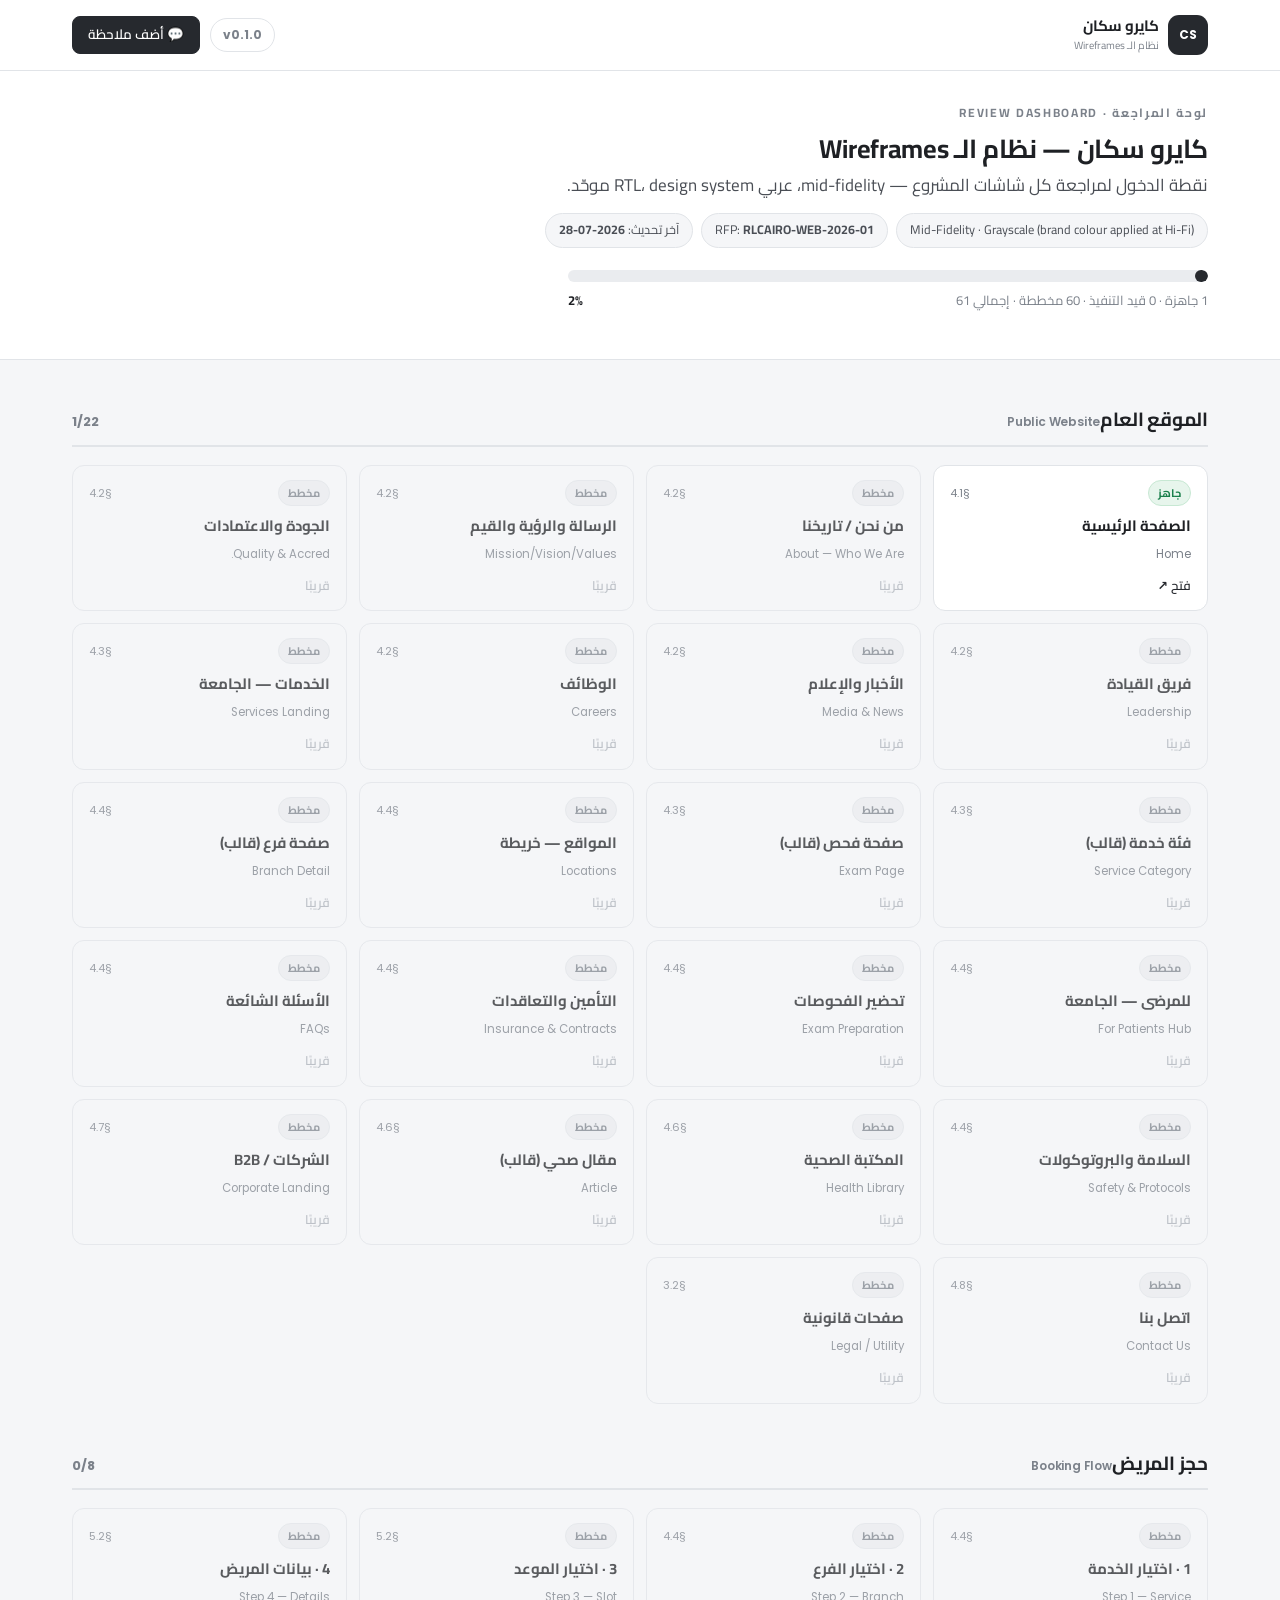
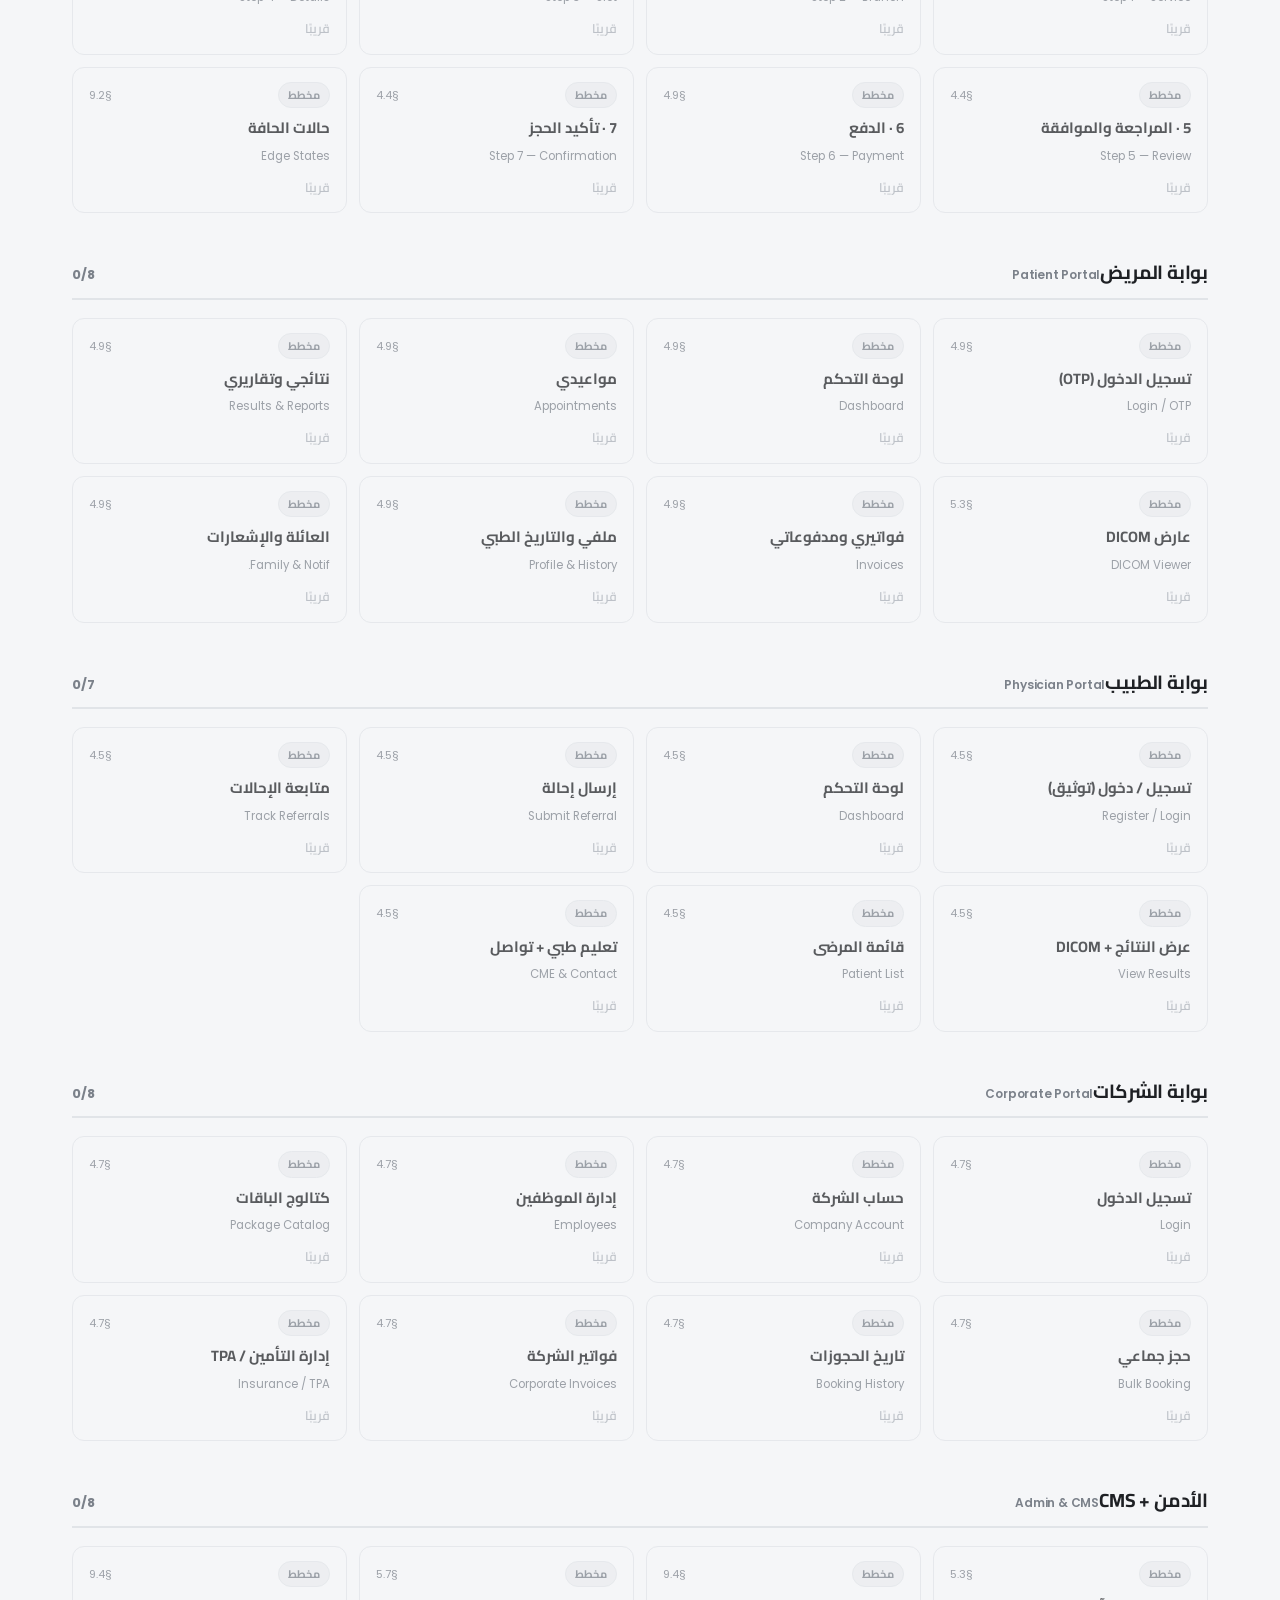
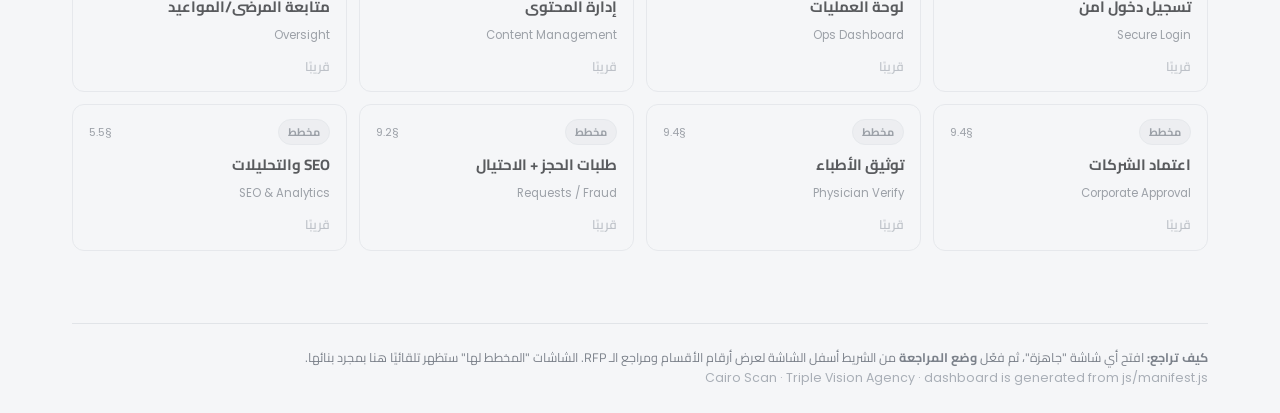
==== index.html @ d14e27bc "chore: initialize Cairo Scan wireframe review platform - Mid-fidelity, Arabic-first (RTL) wireframe " ====
<!DOCTYPE html>
<html lang="ar" dir="rtl">
<head>
<meta charset="UTF-8">
<meta name="viewport" content="width=device-width, initial-scale=1.0">
<title>Cairo Scan — لوحة مراجعة الـ Wireframes</title>
<link rel="stylesheet" href="styles/ds.css">
<style>
  .dash-header{background:var(--surface); border-bottom:1px solid var(--line);}
  .dash-header .bar{display:flex; align-items:center; gap:16px; height:70px;}
  .dash-header .brand .logo{background:var(--action);}
  .dash-header .right{margin-inline-start:auto; display:flex; align-items:center; gap:10px;}
  .vpill{font-family:var(--font-en); font-size:12px; font-weight:700; color:var(--muted);
    border:1px solid var(--line); border-radius:var(--radius-pill); padding:6px 12px;}

  .dash-hero{background:var(--surface); border-bottom:1px solid var(--line); padding-block:var(--s6) var(--s7);}
  .dash-hero .eyebrow{margin-bottom:10px;}
  .dash-hero h1{font-size:26px; margin-bottom:6px;}
  .dash-hero .meta{display:flex; flex-wrap:wrap; gap:8px; margin-top:14px;}
  .dash-hero .meta span{background:var(--surface-2); border:1px solid var(--line); border-radius:var(--radius-pill);
    padding:6px 13px; font-size:12.5px; color:var(--ink-2);}

  .progress{margin-top:22px; max-width:640px;}
  .progress .track{height:12px; background:var(--surface-3); border-radius:var(--radius-pill); overflow:hidden;}
  .progress .track .fill{height:100%; background:var(--action); border-radius:var(--radius-pill); width:0; transition:width .6s ease;}
  .progress .lbl{display:flex; justify-content:space-between; margin-top:8px; font-size:13px; color:var(--muted);}
  .progress .lbl b{color:var(--ink);}

  .area{margin-top:var(--s7);}
  .area-head{display:flex; align-items:baseline; gap:12px; padding-bottom:12px;
    border-bottom:2px solid var(--line); margin-bottom:18px;}
  .area-head h2{font-size:19px;} .area-head .en{font-size:12px; font-weight:600; color:var(--muted); margin-inline-start:8px;}
  .area-head .area-count{margin-inline-start:auto; font-family:var(--font-en); font-size:13px; font-weight:700; color:var(--muted);}

  .cards{display:grid; grid-template-columns:repeat(auto-fill,minmax(230px,1fr)); gap:12px;}
  .card-link{display:flex; flex-direction:column; gap:6px; background:var(--surface);
    border:1px solid var(--line); border-radius:var(--radius); padding:14px 16px; text-decoration:none; color:var(--ink);
    transition:border-color .12s, transform .05s; position:relative;}
  a.card-link:hover{border-color:var(--action); transform:translateY(-1px); box-shadow:var(--shadow);}
  .card-link.planned{opacity:.72; background:var(--surface-2);}
  .c-top{display:flex; align-items:center; gap:8px; margin-bottom:2px;}
  .c-title{font-weight:700; font-size:15px;}
  .c-en{font-family:var(--font-en); font-size:11.5px; color:var(--muted);}
  .go{margin-top:6px; font-size:12.5px; font-weight:600; color:var(--action);}
  .go.muted{color:var(--faint);}
  .rfp{margin-inline-start:auto; font-family:var(--font-en); font-size:11px; color:var(--muted);}

  .st{font-size:11px; font-weight:700; padding:3px 9px; border-radius:var(--radius-pill); border:1px solid transparent;}
  .st.ready{background:#e7f5ec; color:#1a7f4b; border-color:#c7e8d3;}
  .st.in-progress{background:#f7eed9; color:#8a6410; border-color:#ecd9ad;}
  .st.planned{background:var(--surface-3); color:var(--muted); border-color:var(--line);}

  .foot{margin-top:var(--s8); padding:24px 0; border-top:1px solid var(--line); color:var(--muted); font-size:12.5px;}
</style>
</head>
<body>

<header class="dash-header">
  <div class="container">
    <div class="bar">
      <div class="brand">
        <span class="logo">CS</span>
        <span class="wm"><b>كايرو سكان</b><br><span>نظام الـ Wireframes</span></span>
      </div>
      <div class="right">
        <span class="vpill" id="csVersion">v0.1.0</span>
        <a class="btn btn-primary btn-sm" href="feedback.html">💬 أضف ملاحظة</a>
      </div>
    </div>
  </div>
</header>

<section class="dash-hero">
  <div class="container">
    <p class="eyebrow">لوحة المراجعة · Review Dashboard</p>
    <h1 id="csName">كايرو سكان — نظام الـ Wireframes</h1>
    <p class="lead">نقطة الدخول لمراجعة كل شاشات المشروع — mid-fidelity، عربي RTL، design system موحّد.</p>
    <div class="meta">
      <span id="csFidelity">Mid-Fidelity · Grayscale</span>
      <span>RFP: <b>RLCAIRO-WEB-2026-01</b></span>
      <span>آخر تحديث: <b id="csUpdated">—</b></span>
    </div>
    <div class="progress">
      <div class="track"><div class="fill" id="csBar"></div></div>
      <div class="lbl"><span id="csCounts">—</span><b id="csPct">0%</b></div>
    </div>
  </div>
</section>

<main class="container">
  <div id="csAreas"></div>
  <div class="foot">
    <b>كيف تراجع:</b> افتح أي شاشة "جاهزة"، ثم فعّل <b>وضع المراجعة</b> من الشريط أسفل الشاشة لعرض أرقام الأقسام ومراجع الـ RFP. الشاشات "المخطط لها" ستظهر تلقائيًا هنا بمجرد بنائها.
    <br><span class="en" style="color:var(--faint)">Cairo Scan · Triple Vision Agency · dashboard is generated from js/manifest.js</span>
  </div>
</main>

<script src="js/manifest.js"></script>
<script src="js/dashboard.js"></script>
</body>
</html>
---- styles/ds.css ----
/* ==========================================================================
   Cairo Scan — Mid-Fidelity Wireframe Design System  (ds.css)
   Foundation for ALL wireframe screens.
   Structure / spacing / type-hierarchy / components follow Proposal §5.3
   (Design System — Cairo Scan Official Brand). MID-FIDELITY: brand colours
   are intentionally postponed — a neutral grayscale stands in for the
   official red (#BA262E) / gray (#414042); real colour lands at hi-fi.
   Arabic-first · RTL · mobile-first.
   ========================================================================== */

/* Fonts: Cairo (Arabic primary, per our decision) + Poppins (Latin, §5.3).
   Local file → Google Fonts link is fine; falls back to system if offline. */
@import url('https://fonts.googleapis.com/css2?family=Cairo:wght@400;500;600;700&family=Poppins:wght@400;500;600;700&display=swap');

:root{
  /* —— neutral grayscale (placeholder for brand red / gray) —— */
  --ink:#1e2024;          /* near-black text — never pure black (§5.3) */
  --ink-2:#4a4e55;        /* secondary text */
  --muted:#7b818a;        /* tertiary / captions */
  --faint:#a8aeb6;        /* hints, disabled */
  --line:#e1e4e8;         /* borders */
  --line-2:#eceef1;       /* soft dividers */
  --surface:#ffffff;      /* primary bg (§5.3 white primary) */
  --surface-2:#f5f6f8;    /* light-gray section separation (§5.3) */
  --surface-3:#eaecef;    /* placeholders */
  --action:#26292e;       /* PRIMARY CTA — stands in for brand red */
  --action-ink:#ffffff;
  --action-soft:#e9eaec;  /* soft accent bg / hover */
  --ok:#5b6169;           /* "available/success" rendered neutral + label */

  /* —— spacing (8px base, §5.3 grid discipline) —— */
  --s1:4px; --s2:8px; --s3:12px; --s4:16px; --s5:24px; --s6:32px; --s7:48px; --s8:72px;
  --radius:12px; --radius-sm:8px; --radius-pill:999px;
  --container:1200px;
  --shadow:0 1px 2px rgba(20,22,26,.05), 0 8px 24px -16px rgba(20,22,26,.18);

  /* —— type —— */
  --font-ar:'Cairo','Segoe UI',Tahoma,system-ui,sans-serif;
  --font-en:'Poppins',-apple-system,'Segoe UI',sans-serif;
}

*{box-sizing:border-box;}
html{scroll-behavior:smooth;}
body{
  margin:0; background:var(--surface-2); color:var(--ink);
  font-family:var(--font-ar); font-size:16px; line-height:1.65;
  -webkit-font-smoothing:antialiased;
}
.en{font-family:var(--font-en); direction:ltr; display:inline-block; unicode-bidi:isolate;}

/* —— type hierarchy (Bold = headings/CTA · Medium/Regular = body · §5.3) —— */
h1,h2,h3,h4{margin:0; font-weight:700; line-height:1.25; letter-spacing:-.01em; color:var(--ink);}
.display{font-size:34px; font-weight:700; line-height:1.18;}
h1{font-size:28px;} h2{font-size:23px;} h3{font-size:19px;} h4{font-size:16px;}
p{margin:0; color:var(--ink-2);}
.lead{font-size:17px; color:var(--ink-2);}
.small{font-size:14px;} .caption{font-size:12.5px; color:var(--muted);}
.eyebrow{font-size:12px; font-weight:700; letter-spacing:.14em; text-transform:uppercase; color:var(--muted);}
a{color:var(--ink); text-decoration:none;}

/* —— layout —— */
.container{max-width:var(--container); margin:0 auto; padding-inline:20px;}
.section{padding-block:var(--s7);}
.section.alt{background:var(--surface); }
.section.tint{background:var(--surface-2);}
.section-head{margin-bottom:var(--s5);}
.section-head .eyebrow{margin-bottom:8px;}
.section-head p{margin-top:6px; max-width:60ch;}
.stack{display:flex; flex-direction:column;}
.grid{display:grid; gap:var(--s4);}
.between{display:flex; align-items:center; justify-content:space-between; gap:var(--s4);}
.row{display:flex; gap:var(--s3); flex-wrap:wrap; align-items:center;}

/* —— buttons —— */
.btn{display:inline-flex; align-items:center; justify-content:center; gap:8px;
  font-family:inherit; font-size:15px; font-weight:600; line-height:1;
  padding:13px 22px; border-radius:var(--radius-sm); border:1.5px solid transparent;
  cursor:pointer; min-height:46px; white-space:nowrap; transition:transform .05s;}
.btn:active{transform:translateY(1px);}
.btn-primary{background:var(--action); color:var(--action-ink); border-color:var(--action);}
.btn-outline{background:transparent; color:var(--ink); border-color:var(--line);}
.btn-ghost{background:var(--action-soft); color:var(--ink);}
.btn-lg{padding:15px 28px; font-size:16px; min-height:52px;}
.btn-sm{padding:9px 15px; font-size:13.5px; min-height:38px;}
.btn-block{width:100%;}

/* —— fields —— */
.field{display:flex; flex-direction:column; gap:6px;}
.field label{font-size:13px; font-weight:600; color:var(--ink-2);}
.control{background:var(--surface); border:1.5px solid var(--line); border-radius:var(--radius-sm);
  padding:12px 14px; font:inherit; font-size:14px; color:var(--muted); min-height:46px;
  display:flex; align-items:center; justify-content:space-between; text-align:start;}
.control.select::after{content:'▾'; color:var(--faint);}

/* —— cards —— */
.card{background:var(--surface); border:1px solid var(--line); border-radius:var(--radius);
  padding:var(--s5); box-shadow:var(--shadow);}
.card.flat{box-shadow:none;}
.card.pad-sm{padding:var(--s4);}

/* —— image / media placeholder ("PREVIEW") —— */
.preview{background:var(--surface-2); border:1.5px dashed var(--line);
  border-radius:var(--radius); display:flex; flex-direction:column; align-items:center;
  justify-content:center; gap:6px; color:var(--faint); text-align:center; min-height:180px; padding:16px;}
.preview .pv{font-family:var(--font-en); font-size:11px; font-weight:700; letter-spacing:.18em;
  color:var(--muted); border:1px solid var(--line); border-radius:var(--radius-pill); padding:4px 12px; background:var(--surface);}
.preview .pv-desc{font-size:12.5px; color:var(--muted);}

/* —— icon tile (neutral) —— */
.icontile{width:52px; height:52px; border-radius:14px; background:var(--surface-2);
  border:1px solid var(--line); display:flex; align-items:center; justify-content:center;
  font-size:22px; color:var(--ink-2); flex:none;}

/* —— badge / status (colour + text, never colour alone · §5.6) —— */
.badge{display:inline-flex; align-items:center; gap:6px; font-size:12px; font-weight:600;
  padding:4px 10px; border-radius:var(--radius-pill); background:var(--surface-2);
  border:1px solid var(--line); color:var(--ink-2);}
.badge.ok::before{content:'●'; color:var(--ok); font-size:9px;}

/* —— chips —— */
.chips{display:flex; flex-wrap:wrap; gap:8px;}
.chip{background:var(--surface); border:1px solid var(--line); border-radius:var(--radius-pill);
  padding:7px 14px; font-size:13px; color:var(--ink-2);}

/* —— stat —— */
.stat{text-align:center;}
.stat b{display:block; font-size:28px; font-weight:700; color:var(--ink);}
.stat span{font-size:13px; color:var(--muted);}

/* ============================ HEADER ============================ */
.site-header{position:sticky; top:0; z-index:100; background:var(--surface);
  border-bottom:1px solid var(--line);}
.site-header .bar{display:flex; align-items:center; gap:var(--s4); height:66px;}
.brand{display:flex; align-items:center; gap:9px; flex:none;}
.brand .logo{width:40px; height:40px; border-radius:11px; background:var(--action);
  color:#fff; display:flex; align-items:center; justify-content:center; font-size:12px;
  font-family:var(--font-en); font-weight:700; letter-spacing:.02em;}
.brand .wm{line-height:1.1;} .brand .wm b{font-size:15px;} .brand .wm span{font-size:10.5px; color:var(--muted);}
.mainnav{display:none;}
.mainnav a{padding:8px 12px; font-size:14.5px; font-weight:600; color:var(--ink-2); border-radius:8px;}
.mainnav a:hover{background:var(--surface-2); color:var(--ink);}
.header-cta{display:none; margin-inline-start:auto; align-items:center; gap:10px;}
.lang{font-family:var(--font-en); font-size:12px; font-weight:600; color:var(--muted);
  border:1px solid var(--line); border-radius:var(--radius-pill); padding:6px 11px;}
.hamburger{margin-inline-start:auto; width:44px; height:44px; border:1px solid var(--line);
  border-radius:10px; background:var(--surface); display:flex; align-items:center; justify-content:center;
  font-size:20px; color:var(--ink); cursor:pointer;}
.mega{display:none;}

/* mobile menu panel */
.mobile-menu{display:none; border-top:1px solid var(--line); background:var(--surface); padding:14px 20px 20px;}
.mobile-menu.open{display:block;}
.mobile-menu a{display:block; padding:12px 4px; font-weight:600; color:var(--ink); border-bottom:1px solid var(--line-2);}
.mobile-menu .btn{margin-top:14px;}

/* ============================ HERO ============================ */
.hero{background:var(--surface); border-bottom:1px solid var(--line);}
.hero .wrap{display:grid; gap:var(--s5); padding-block:var(--s7);}
.hero .kicker{margin-bottom:12px;}
.hero .display{margin-bottom:14px;}
.hero p.lead{margin-bottom:22px; max-width:52ch;}
.hero .cta-row{display:flex; gap:12px; flex-wrap:wrap; margin-bottom:22px;}
.trust{display:flex; flex-wrap:wrap; gap:10px 8px;}
.trust .ti{background:var(--surface-2); border:1px solid var(--line); border-radius:var(--radius-sm);
  padding:9px 13px; font-size:13px; font-weight:600; color:var(--ink-2);}
.hero-media{min-height:240px;}

/* ============================ FOOTER ============================ */
.site-footer{background:var(--ink); color:#cfd2d7; padding-block:var(--s7) var(--s5); margin-top:0;}
.site-footer h4{color:#fff; font-size:14px; margin-bottom:14px; letter-spacing:.02em;}
.site-footer a{color:#b9bdc4; font-size:13.5px; display:block; padding:5px 0;}
.site-footer a:hover{color:#fff;}
.footcols{display:grid; gap:var(--s6); grid-template-columns:1fr;}
.footer-bottom{border-top:1px solid #333840; margin-top:var(--s6); padding-top:var(--s4);
  display:flex; flex-wrap:wrap; gap:12px; justify-content:space-between; font-size:12.5px; color:#8b9099;}

/* horizontal scroll row */
.hscroll{display:flex; gap:var(--s4); overflow-x:auto; padding-bottom:8px; scroll-snap-type:x mandatory;}
.hscroll > *{scroll-snap-align:start; flex:0 0 auto;}

/* wireframe annotation (kept subtle for mid-fi) */
.wf-note{border-inline-start:3px solid var(--faint); background:var(--surface-2);
  padding:8px 12px; border-radius:0 8px 8px 0; font-size:12.5px; color:var(--muted); margin-top:10px;}

/* ============================ RESPONSIVE (desktop ≥ 960) ============================ */
@media (min-width:960px){
  body{font-size:16px;}
  .display{font-size:44px;} h1{font-size:34px;} h2{font-size:28px;}
  .container{padding-inline:32px;}
  .section{padding-block:var(--s8);}
  .mainnav{display:flex; align-items:center; gap:2px; margin-inline-start:12px;}
  .header-cta{display:flex;}
  .hamburger{display:none;}
  .mobile-menu{display:none !important;}
  .hero .wrap{grid-template-columns:1.05fr .95fr; align-items:center; padding-block:var(--s8);}
  .hero-media{min-height:340px;}
  .footcols{grid-template-columns:1.4fr 1fr 1fr 1fr;}
  /* services mega-menu on hover */
  .has-mega{position:relative;}
  .has-mega:hover .mega{display:block;}
  .mega{position:absolute; top:calc(100% + 6px); inset-inline-start:0; width:560px;
    background:var(--surface); border:1px solid var(--line); border-radius:var(--radius);
    box-shadow:var(--shadow); padding:16px; z-index:120;}
  .mega .mega-grid{display:grid; grid-template-columns:repeat(2,1fr); gap:8px;}
  .mega a{padding:10px 12px; border-radius:8px; font-weight:600; color:var(--ink-2);}
  .mega a:hover{background:var(--surface-2); color:var(--ink);}
}

/* grid helpers responsive */
.g-2{grid-template-columns:1fr;}
.g-3{grid-template-columns:1fr;}
.g-4{grid-template-columns:repeat(2,1fr);}
.g-7{grid-template-columns:repeat(2,1fr);}
@media (min-width:640px){ .g-2{grid-template-columns:repeat(2,1fr);} .g-3{grid-template-columns:repeat(3,1fr);} }
@media (min-width:960px){
  .g-3{grid-template-columns:repeat(3,1fr);} .g-4{grid-template-columns:repeat(4,1fr);}
  .g-7{grid-template-columns:repeat(7,1fr);}
}
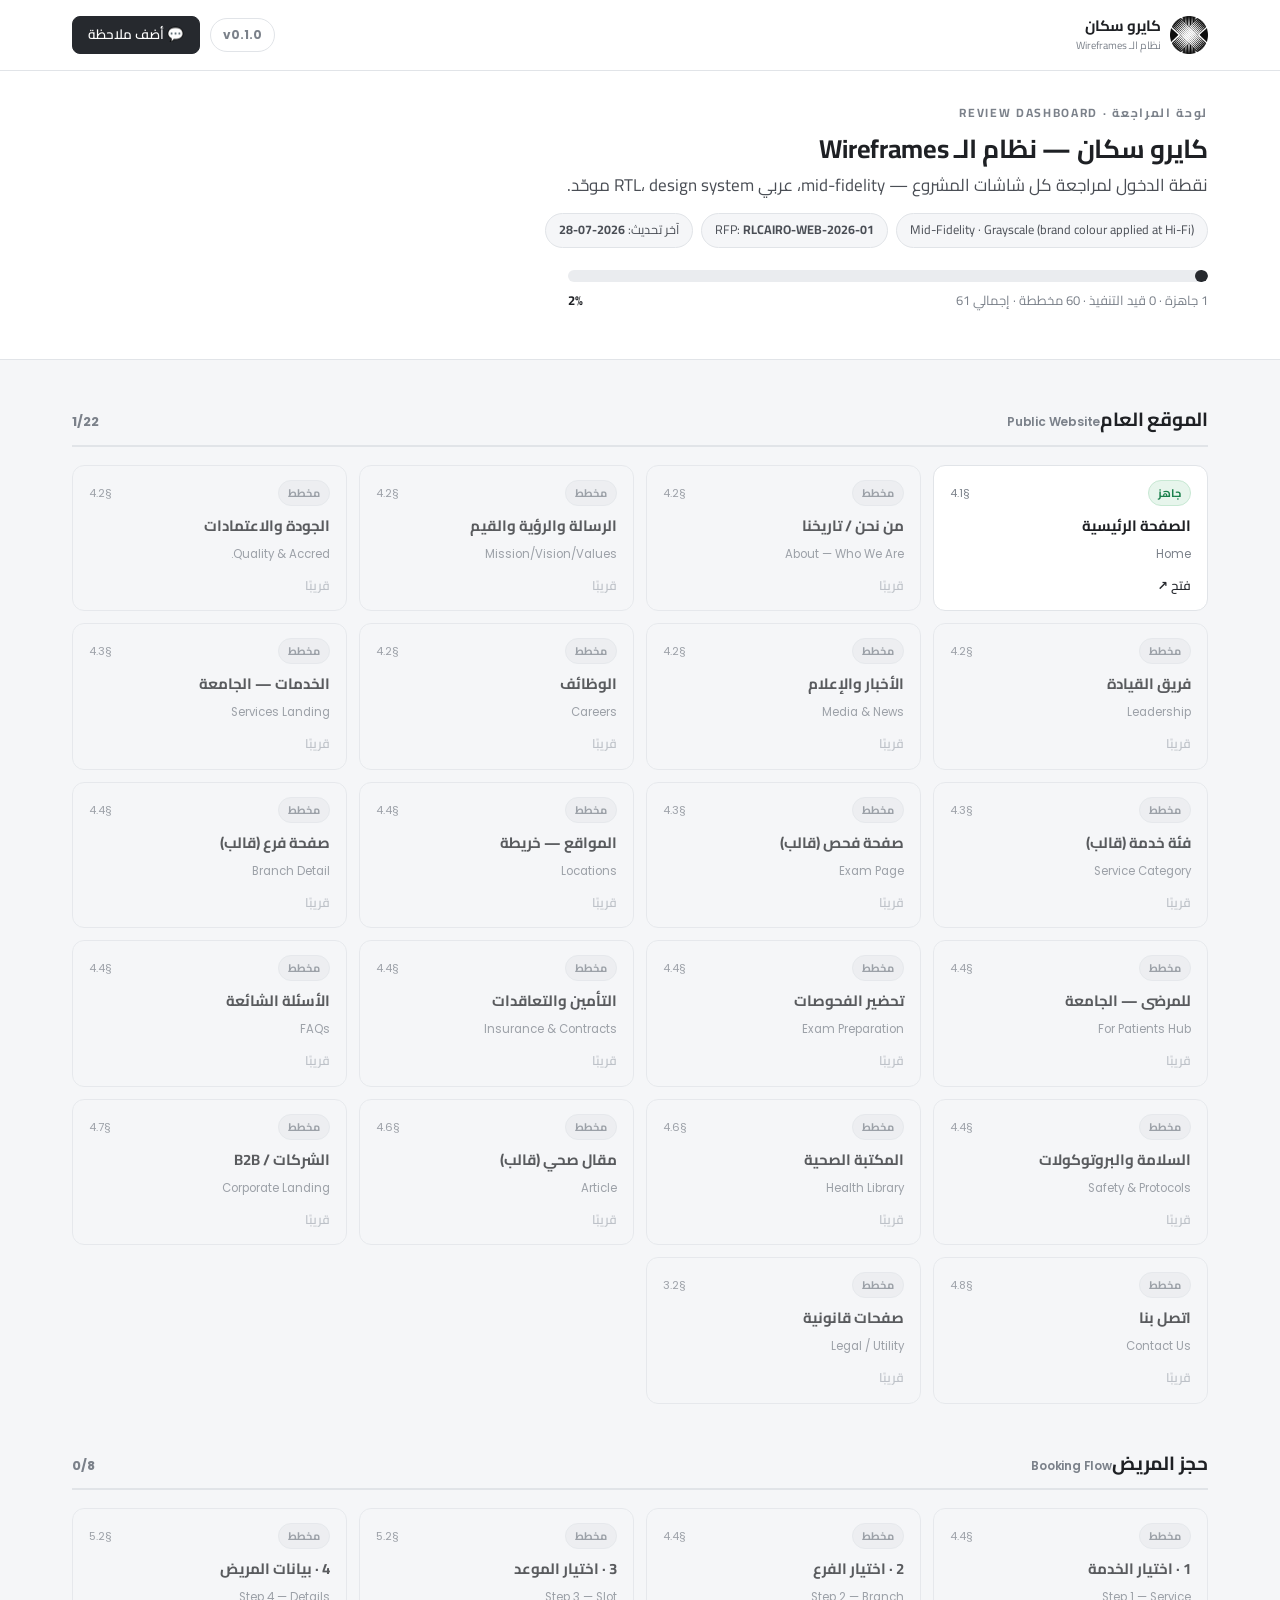
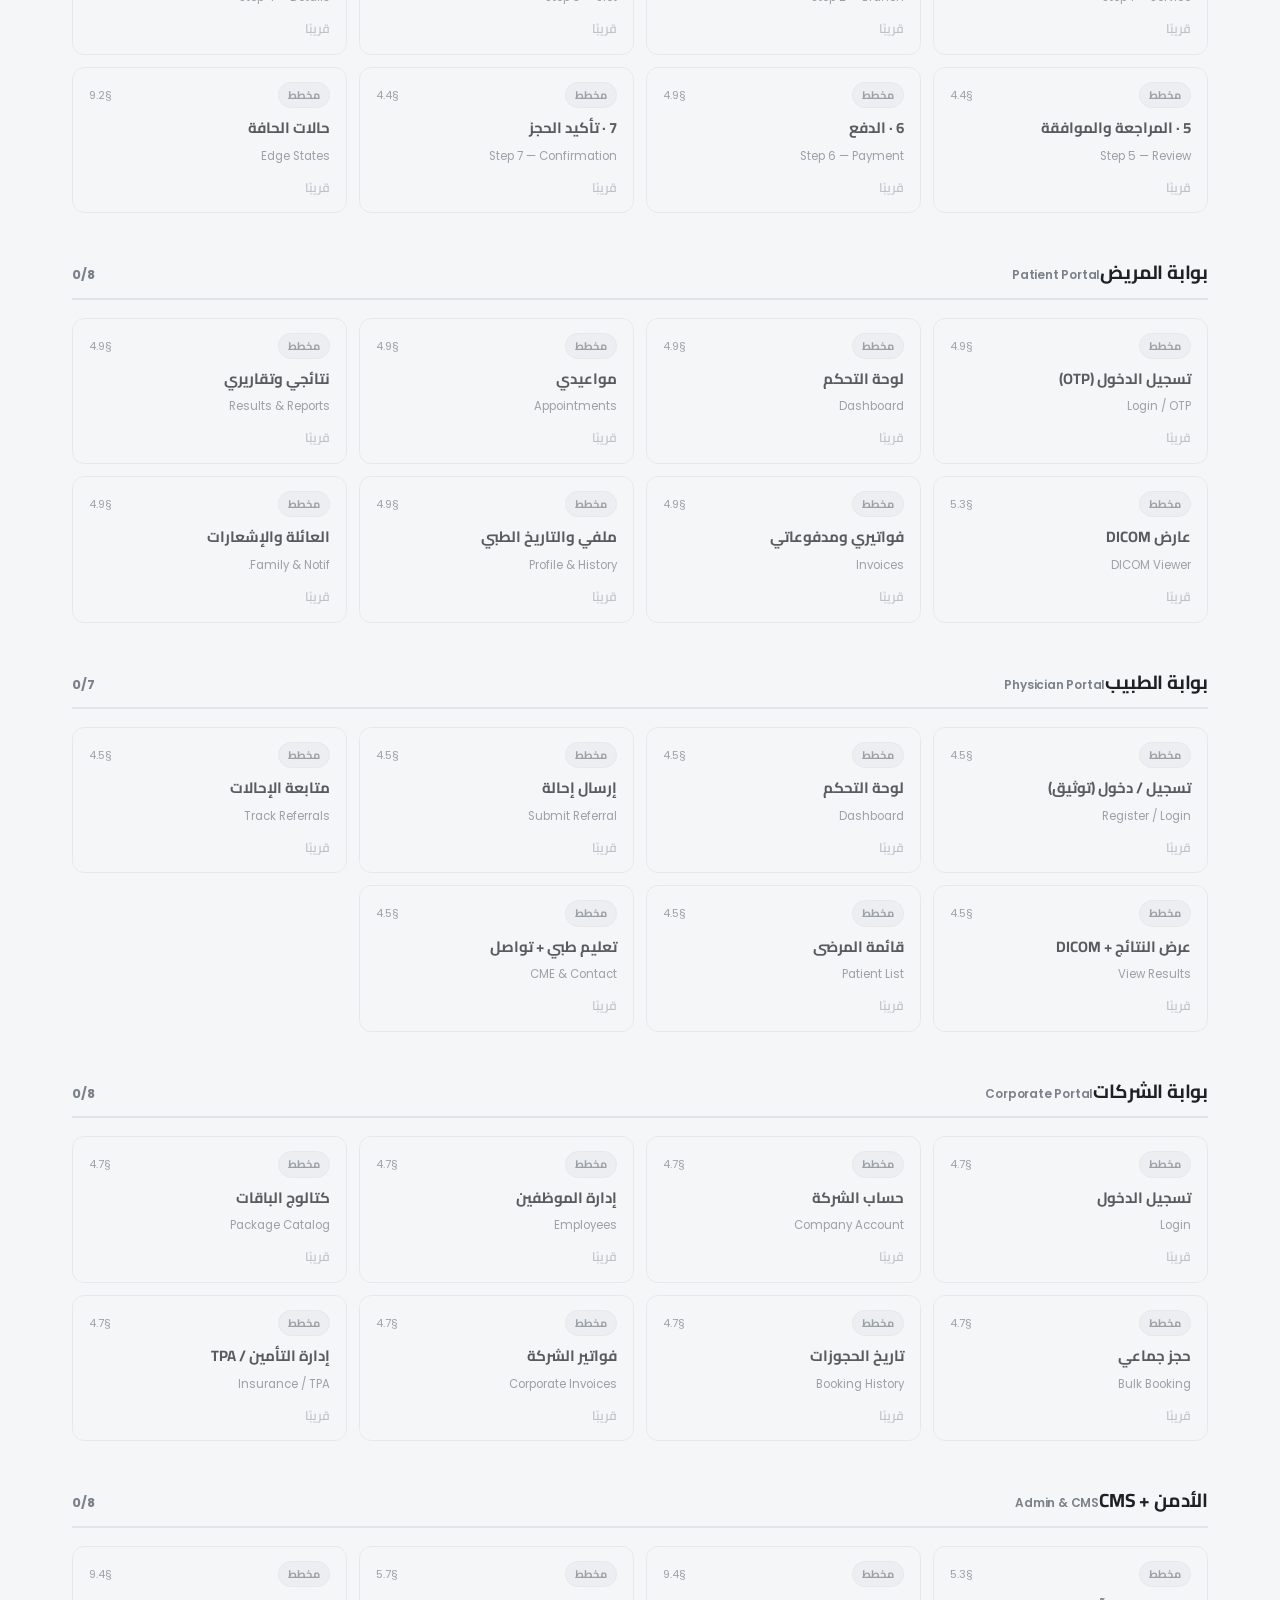
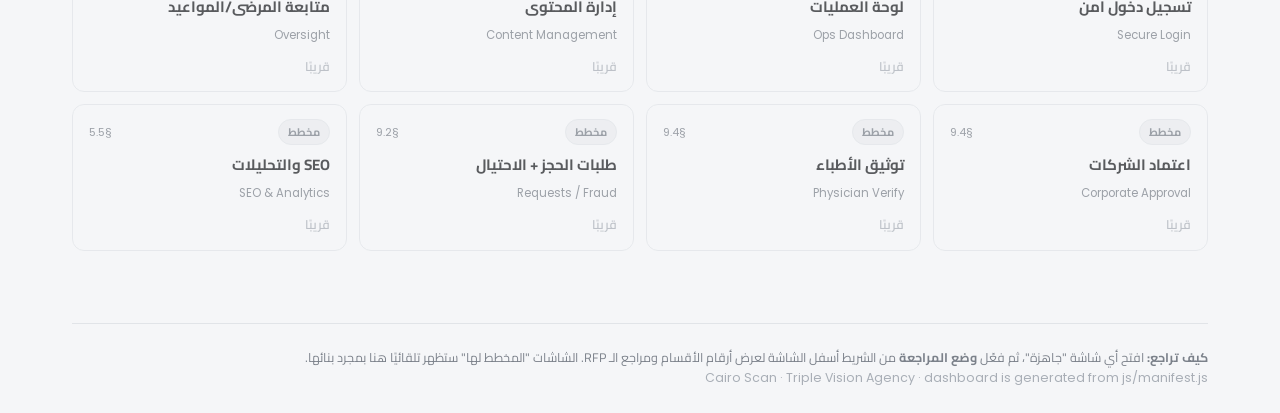
==== commit 3e6828a4: "feat: use official Cairo Scan logo mark (B&W) across the wireframe system - Extract the woven-X icon" ====
--- a/index.html
+++ b/index.html
@@ -8,7 +8,6 @@
 <style>
   .dash-header{background:var(--surface); border-bottom:1px solid var(--line);}
   .dash-header .bar{display:flex; align-items:center; gap:16px; height:70px;}
-  .dash-header .brand .logo{background:var(--action);}
   .dash-header .right{margin-inline-start:auto; display:flex; align-items:center; gap:10px;}
   .vpill{font-family:var(--font-en); font-size:12px; font-weight:700; color:var(--muted);
     border:1px solid var(--line); border-radius:var(--radius-pill); padding:6px 12px;}
@@ -59,7 +58,7 @@
   <div class="container">
     <div class="bar">
       <div class="brand">
-        <span class="logo">CS</span>
+        <img class="logo" src="assets/logo-mark.png" alt="كايرو سكان">
         <span class="wm"><b>كايرو سكان</b><br><span>نظام الـ Wireframes</span></span>
       </div>
       <div class="right">
--- a/styles/ds.css
+++ b/styles/ds.css
@@ -132,9 +132,11 @@
   border-bottom:1px solid var(--line);}
 .site-header .bar{display:flex; align-items:center; gap:var(--s4); height:66px;}
 .brand{display:flex; align-items:center; gap:9px; flex:none;}
-.brand .logo{width:40px; height:40px; border-radius:11px; background:var(--action);
-  color:#fff; display:flex; align-items:center; justify-content:center; font-size:12px;
-  font-family:var(--font-en); font-weight:700; letter-spacing:.02em;}
+/* Logo mark — official Cairo Scan icon, shown B&W in mid-fi (remove the
+   filter at Hi-Fi to restore the brand red). White variant on dark grounds. */
+.brand .logo{height:38px; width:auto; display:block; object-fit:contain;
+  filter:grayscale(1) brightness(.18);}
+.site-footer .brand .logo{filter:grayscale(1) brightness(0) invert(1);}
 .brand .wm{line-height:1.1;} .brand .wm b{font-size:15px;} .brand .wm span{font-size:10.5px; color:var(--muted);}
 .mainnav{display:none;}
 .mainnav a{padding:8px 12px; font-size:14.5px; font-weight:600; color:var(--ink-2); border-radius:8px;}
